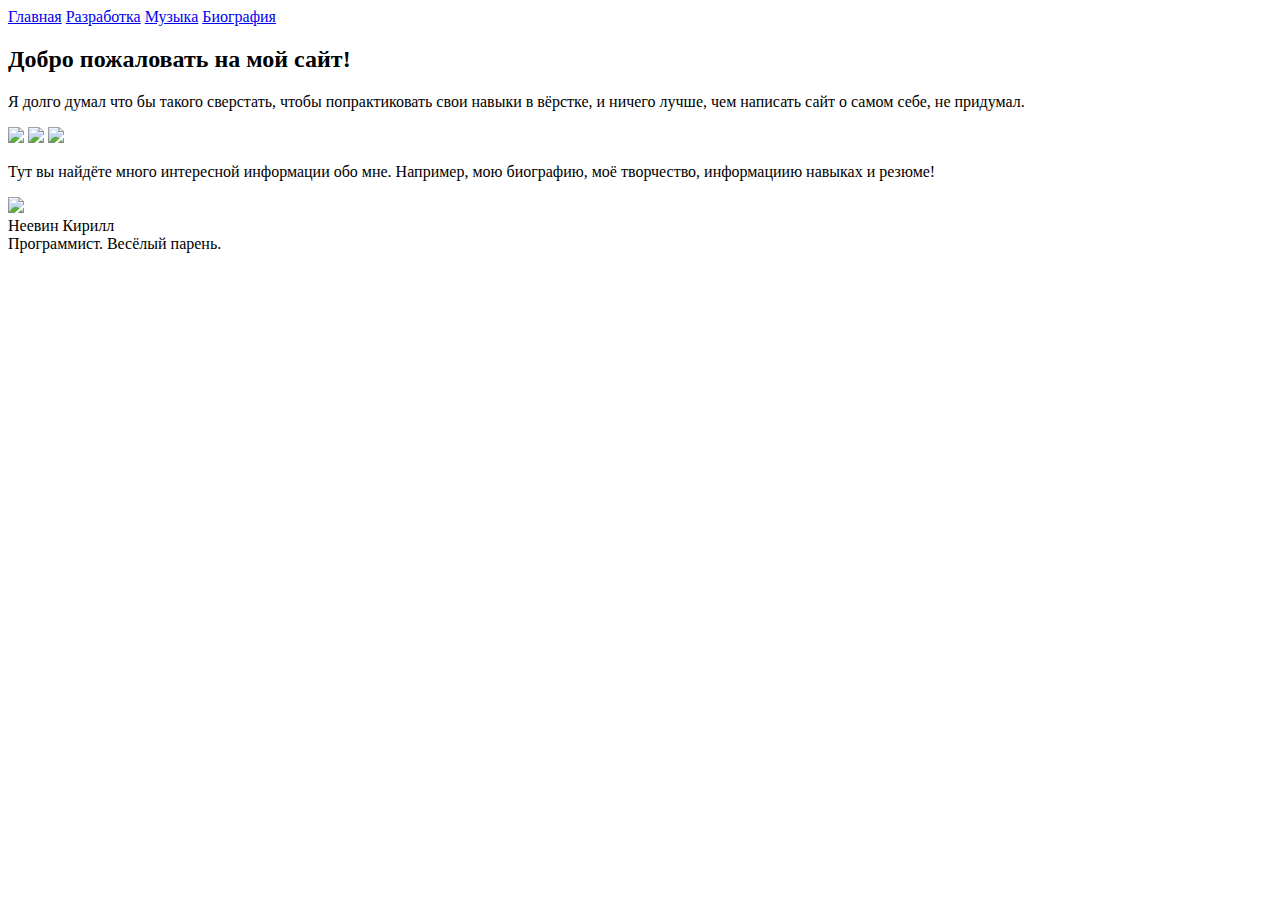
==== en/index.html @ d2f0312a "updated CV and copied site pages to /en" ====
<!DOCTYPE html>
<html>
<head>
	<title>Неевин Кирилл</title>
	
	<meta charset="utf-8">
	<meta lang="ru">
	<meta name="viewport" content="width=device-width, initial-scale=1.0, maximum-scale=1.0, user-scalable=no">
	<meta name="description" content="Оффициальный сайт Неевина Кирилла - главная">
	<meta name="keywords" content="Неевин,Кирилл,Неевин Кирилл,Кирилл Неевин,Неевин сайт,Неевин Кирилл сайт">
	
	<link rel="stylesheet" type="text/css" href="css/style.css">
	<link href="https://fonts.googleapis.com/css?family=Inter:300,400,500&display=swap" rel="stylesheet"> 
</head>
<body>
	<div class="container">
		<div class="block">
			<header>
				<nav>
					<a href="index.html" class="selected">Главная</a>
					<a href="develop.html">Разработка</a>
					<a href="music.html">Музыка</a>
					<a href="biography.html">Биография</a>
				</nav>
			</header>

			<div class="text-block">
				<h2>Добро пожаловать на мой сайт!</h2>
				<p>Я долго думал что бы такого сверстать, чтобы попрактиковать свои навыки в вёрстке, и ничего лучше, чем написать сайт о самом себе, не придумал.</p>
			</div>

			<div class="collage">
				<img class="collage-photo" src="images/on-stairs.jpg">
				<img class="collage-photo" src="images/outside.jpg">
				<img class="collage-photo" src="images/photoshop.jpg">
			</div>

			<div class="text-block">
				<p>Тут вы найдёте много интересной информации обо мне. Например, мою биографию, моё творчество, информациию навыках и резюме!</p>
			</div>

		</div>

		<div class="info-block">
			<div class="info">
				<img class="main-photo" src="images/main-photo.png">
			</div>

			<div class="name">
				Неевин Кирилл
			</div>

			Программист. Весёлый парень.

			<div class="links">
				<a href="https://www.linkedin.com/in/neevin" class="linkedin"></a>
				<a href="https://www.instagram.com/neevink" class="instagram"></a>
				<a href="https://vk.com/neevin" class="vk"></a>
				<a href="https://t.me/neevin" class="telegram"></a>

			</div>
		</div>
	</div>
</body>
</html>
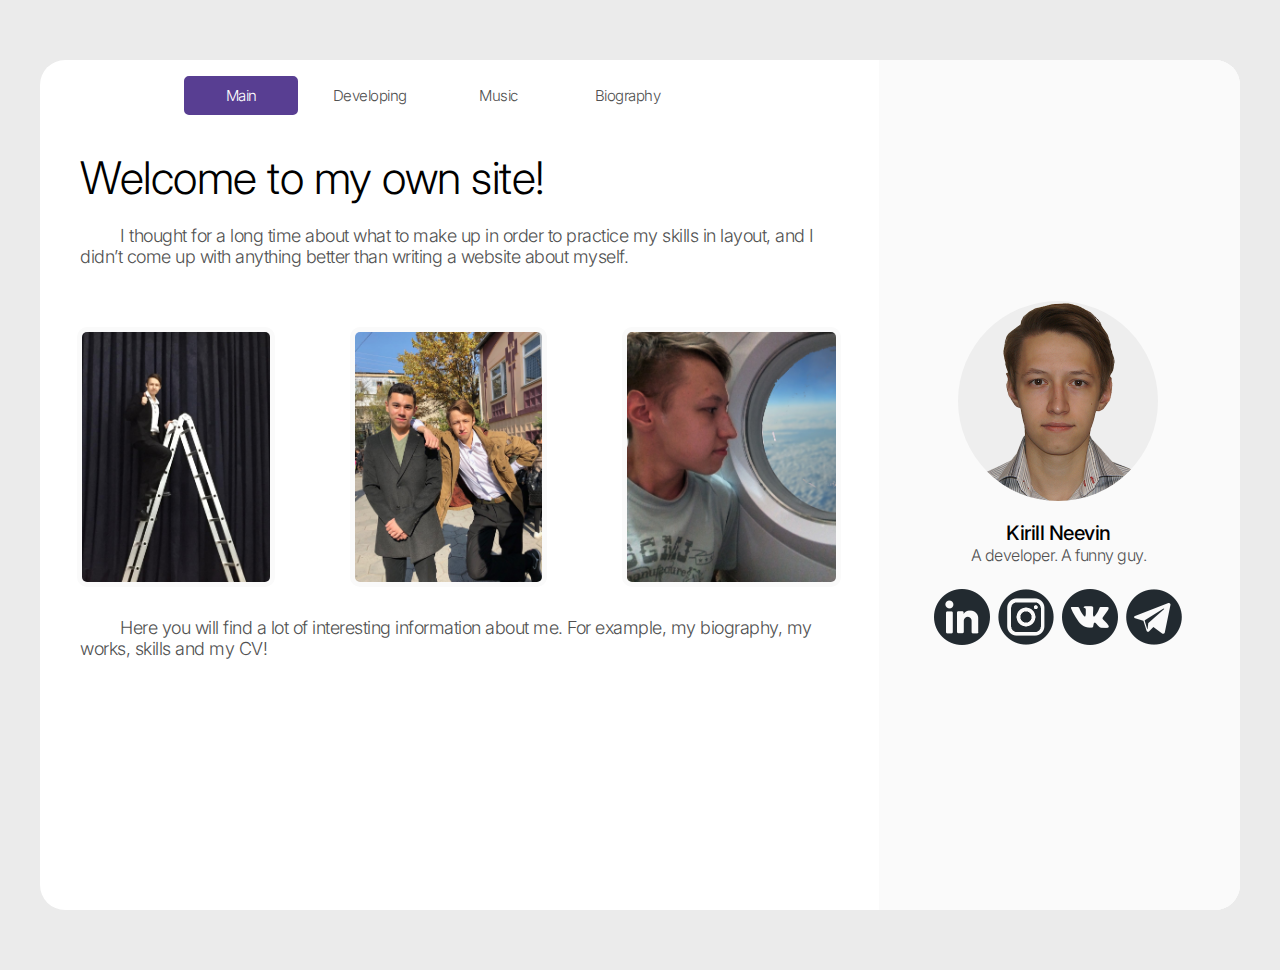
==== commit 3400ba70: "Translated in English" ====
--- a/en/index.html
+++ b/en/index.html
@@ -1,15 +1,15 @@
-<!DOCTYPE html>
+<!DOCTYPE html lang="en">
 <html>
 <head>
-	<title>Неевин Кирилл</title>
+	<title>Kirill Neevin</title>
 	
 	<meta charset="utf-8">
-	<meta lang="ru">
+	<meta lang="en">
 	<meta name="viewport" content="width=device-width, initial-scale=1.0, maximum-scale=1.0, user-scalable=no">
-	<meta name="description" content="Оффициальный сайт Неевина Кирилла - главная">
-	<meta name="keywords" content="Неевин,Кирилл,Неевин Кирилл,Кирилл Неевин,Неевин сайт,Неевин Кирилл сайт">
+	<meta name="description" content="Official site of Kirill Neevin - main">
+	<meta name="keywords" content="Neevin,Kirill,Neevin Kirill,Kirill Neevin,neevin site,kirill neevin site">
 	
-	<link rel="stylesheet" type="text/css" href="css/style.css">
+	<link rel="stylesheet" type="text/css" href="../css/style.css">
 	<link href="https://fonts.googleapis.com/css?family=Inter:300,400,500&display=swap" rel="stylesheet"> 
 </head>
 <body>
@@ -17,40 +17,40 @@
 		<div class="block">
 			<header>
 				<nav>
-					<a href="index.html" class="selected">Главная</a>
-					<a href="develop.html">Разработка</a>
-					<a href="music.html">Музыка</a>
-					<a href="biography.html">Биография</a>
+					<a href="index.html" class="selected">Main</a>
+					<a href="develop.html">Developing</a>
+					<a href="music.html">Music</a>
+					<a href="biography.html">Biography</a>
 				</nav>
 			</header>
 
 			<div class="text-block">
-				<h2>Добро пожаловать на мой сайт!</h2>
-				<p>Я долго думал что бы такого сверстать, чтобы попрактиковать свои навыки в вёрстке, и ничего лучше, чем написать сайт о самом себе, не придумал.</p>
+				<h2>Welcome to my own site!</h2>
+				<p>I thought for a long time about what to make up in order to practice my skills in layout, and I didn’t come up with anything better than writing a website about myself.</p>
 			</div>
 
 			<div class="collage">
-				<img class="collage-photo" src="images/on-stairs.jpg">
-				<img class="collage-photo" src="images/outside.jpg">
-				<img class="collage-photo" src="images/photoshop.jpg">
+				<img class="collage-photo" src="../images/on-stairs.jpg">
+				<img class="collage-photo" src="../images/outside.jpg">
+				<img class="collage-photo" src="../images/photoshop.jpg">
 			</div>
 
 			<div class="text-block">
-				<p>Тут вы найдёте много интересной информации обо мне. Например, мою биографию, моё творчество, информациию навыках и резюме!</p>
+				<p>Here you will find a lot of interesting information about me. For example, my biography, my works, skills and my CV!</p>
 			</div>
 
 		</div>
 
 		<div class="info-block">
 			<div class="info">
-				<img class="main-photo" src="images/main-photo.png">
+				<img class="main-photo" src="../images/main-photo.png">
 			</div>
 
 			<div class="name">
-				Неевин Кирилл
+				Kirill Neevin
 			</div>
 
-			Программист. Весёлый парень.
+			A developer. A funny guy.
 
 			<div class="links">
 				<a href="https://www.linkedin.com/in/neevin" class="linkedin"></a>
--- a/css/style.css
+++ b/css/style.css
@@ -0,0 +1,326 @@
+body{
+	margin: 0;
+
+	background-color: #EBEBEB;
+
+	font-family: 'Inter', sans-serif;
+	letter-spacing: -0.5px;
+
+	color: #515151;
+	font-weight: 300;
+}
+
+.container{
+	margin: 60px auto;
+	height: 850px;
+	width: 1200px;
+
+	background-color: #FFFFFF;
+	border-radius: 25px;
+
+	display: flex;
+	justify-content: flex-start;
+}
+
+.block{
+	height: 100%;
+	width: 70%;
+
+	font-size: 18px;
+}
+
+.info-block{
+	height: 100%;
+	width: 30%;
+
+	background-color: #FAFAFA;
+	border-right: 2px solid #FAFAFA;
+
+	border-radius: 0 25px 25px 0;
+
+	display: flex;
+	flex-direction: column;
+	justify-content: center;
+	align-items: center;
+}
+
+header{
+	width: 100%;
+	height: 70px;
+
+	display: flex;
+	justify-content: center;
+}
+
+nav{
+	width: 500px;
+	margin-right: 50px;
+	display: flex;
+	justify-content: space-between;
+	align-items: center;
+}
+
+nav a{
+
+	font-size: 15px;
+	height: 35px;
+	width: 110px;
+	display: inline-block;
+	text-align: center;
+	line-height: 35px;
+
+	text-decoration: none;
+	color: #515151;
+	font-weight: 300;
+
+	border: 2px solid transparent;
+	border-radius: 5px;
+
+	transition: all;
+	transition-duration: 0.25s;
+}
+
+nav a:hover{
+	color: #583E92;
+	border-color: #583E92;
+	font-weight: 400;
+}
+
+nav a.selected{
+	color: white;
+	border-color: #583E92;
+	background-color: #583E92;
+}
+
+nav a.selected:hover{
+	color: white;
+}
+
+.main-photo{
+	height: 200px;
+	width: 200px;
+	background-color: #EEE;
+	border-radius: 50%;
+}
+
+.name{
+	margin-top: 20px;
+
+	font-weight: 500;
+	font-size: 20px;
+	color: black;
+}
+
+h2{
+	margin: 20px auto;
+	font-size: 45px;
+	font-weight: 300;
+	color: black;
+}
+
+.text-block{
+	padding-left: 40px;
+	padding-right: 40px;
+}
+
+.text-block p{
+	text-indent: 40px;
+	margin: 10px 0;
+}
+
+.intext-border{
+	height: 300px;
+	width: 150px;
+	margin-top: 20px;
+
+	border-radius: 15px;
+
+	background-color: #583E92;
+	color: white;
+
+	position: relative;
+}
+
+.intext-image{
+	height: 280px;
+	width: 280px;
+
+	border-radius: 15px;
+
+	background-color: #EEE;
+	color: white;
+
+	position: absolute;
+	top:10px;
+	left: 10px;
+}
+
+.links{
+	margin: 20px auto;
+	display: flex;
+	justify-content: space-between;
+}
+
+.links a:hover{
+	background-color: #583E92;
+	transform: all;
+	transition-duration: 0.25s;
+}
+
+.links a{
+	height: 64px;
+	width: 64px;
+
+	border-radius: 50%;
+	display: block;
+
+	background-size: contain;
+}
+
+a.instagram{
+	background-image: url("../images/instagram.png");
+}
+
+a.vk{
+	background-image: url("../images/vk.png");
+}
+
+a.telegram{
+	background-image: url("../images/telegram.png");
+}
+
+a.linkedin{
+	background-image: url("../images/linkedin.png");
+}
+
+li{
+	margin-left: 60px;
+}
+
+.collage{
+	height: 300px;
+	width: 100%;
+
+	margin-top: 40px;
+
+	display: flex;
+	justify-content: space-around;
+	align-items: center;
+}
+
+.collage-photo{
+	background-size: cover;
+	background-repeat: no-repeat;
+	background-position: center;
+
+	border-radius: 10px;
+	border: 5px solid #FAFAFA;
+
+	height: 250px;
+}
+
+.player{
+	height: 400px;
+	width: 300px;
+
+	margin: 20px auto;
+
+	position: relative;
+}
+
+.player img{
+	height: 300px;
+	width: 300px;
+
+	border-radius: 10px 10px 0 0;
+}
+
+.player audio{
+	width: 100%;
+	margin: 0;
+	position: relative;
+	top: -5px;
+
+	border-radius: 0 0 10px 10px;
+}
+
+@media handheld, (max-width: 1200px){
+	.container{
+		width: 100%;
+		height: 100%;
+
+		background-color: #FFFFFF;
+		border-radius: 25px 25px 0 0;
+
+		flex-direction: column;
+	}
+
+	.block{
+		height: 100%;
+		width: 100%;
+
+		font-size: 18px;
+	}
+
+	header{
+		margin: 0 auto;
+	}
+
+	.info-block{
+		padding-top: 70px;
+		padding-bottom: 70px;
+		margin-bottom: 0;
+		height: 100%;
+		width: 100%;
+
+		border-radius: 0;
+	}
+
+	nav{
+		width: 100%;
+		margin: 0 auto;
+
+		display: flex;
+		justify-content: space-around;
+	}
+
+	nav a{
+		font-size: 13px;
+		width: 75px;
+	}
+
+	.collage{
+		height: 100%;
+		width: 100%;
+
+		margin-top: 40px;
+
+		display: flex;
+		justify-content: space-around;
+		align-items: center;
+		flex-direction: column;
+	}
+
+	.collage-photo{
+		border-radius: 10px;
+		border: 5px solid #FAFAFA;
+
+		height: auto;
+		width: 90%;
+
+		margin-bottom: 40px; 
+	}
+
+	.text-block{
+		padding-left: 20px;
+		padding-right: 20px;
+	}
+
+	.player{
+		margin: 0 auto;
+	}
+
+	h2{
+		font-size: 35px;
+	}
+}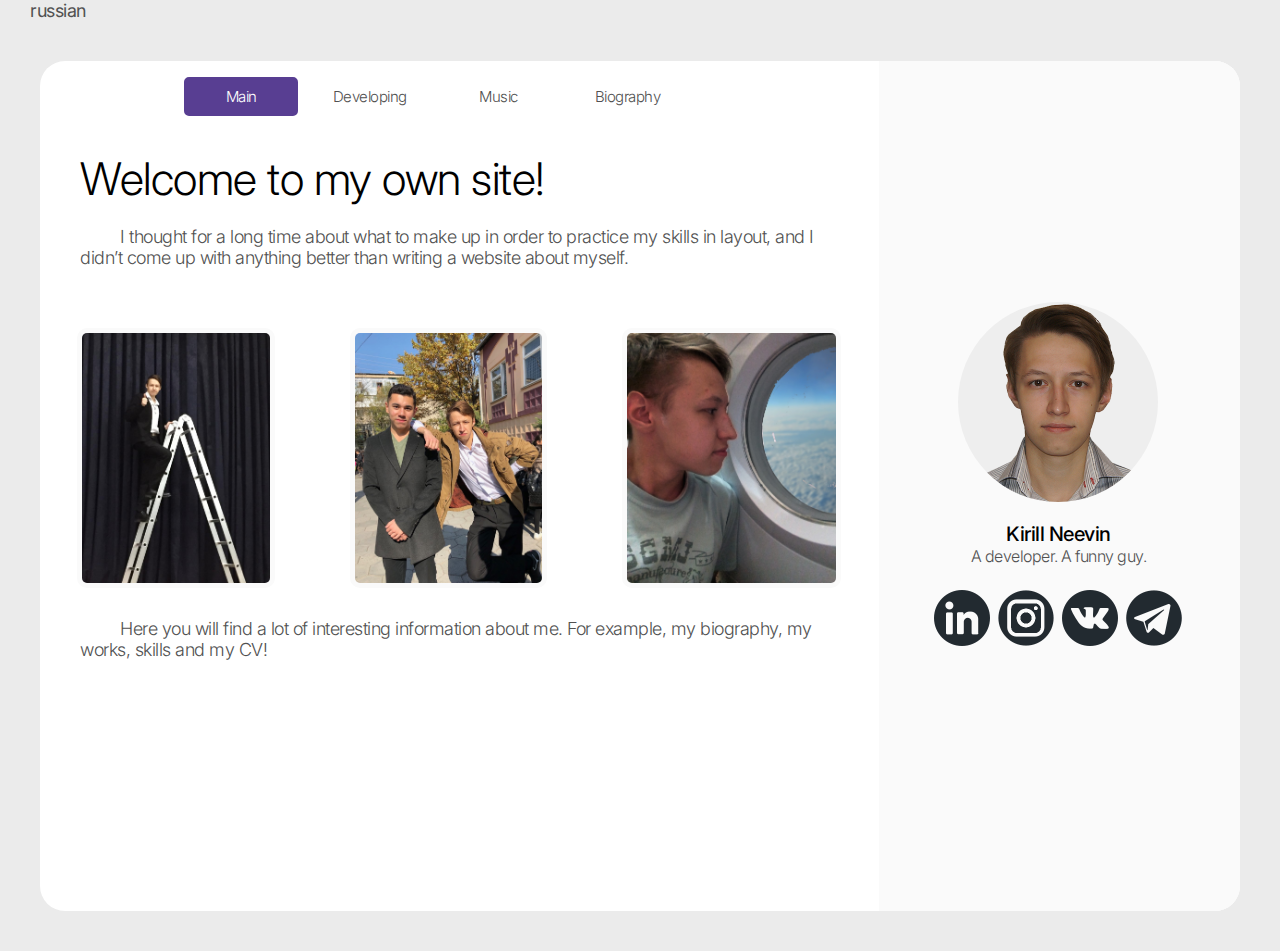
==== commit 1fa2cc10: "add language change button" ====
--- a/en/index.html
+++ b/en/index.html
@@ -13,6 +13,7 @@
 	<link href="https://fonts.googleapis.com/css?family=Inter:300,400,500&display=swap" rel="stylesheet"> 
 </head>
 <body>
+	<a class="lang-changer" href="../index.html">russian</a>
 	<div class="container">
 		<div class="block">
 			<header>
--- a/css/style.css
+++ b/css/style.css
@@ -10,8 +10,22 @@
 	font-weight: 300;
 }
 
+.lang-changer{
+	margin: 30px;
+
+	text-decoration: none;
+	color: #515151;
+	font-weight: 400;
+	font-size: 18px;
+}
+
+.lang-changer:hover{
+	color: #583E92;
+	font-weight: 400;
+}
+
 .container{
-	margin: 60px auto;
+	margin: 40px auto;
 	height: 850px;
 	width: 1200px;
 
@@ -61,7 +75,6 @@
 }
 
 nav a{
-
 	font-size: 15px;
 	height: 35px;
 	width: 110px;
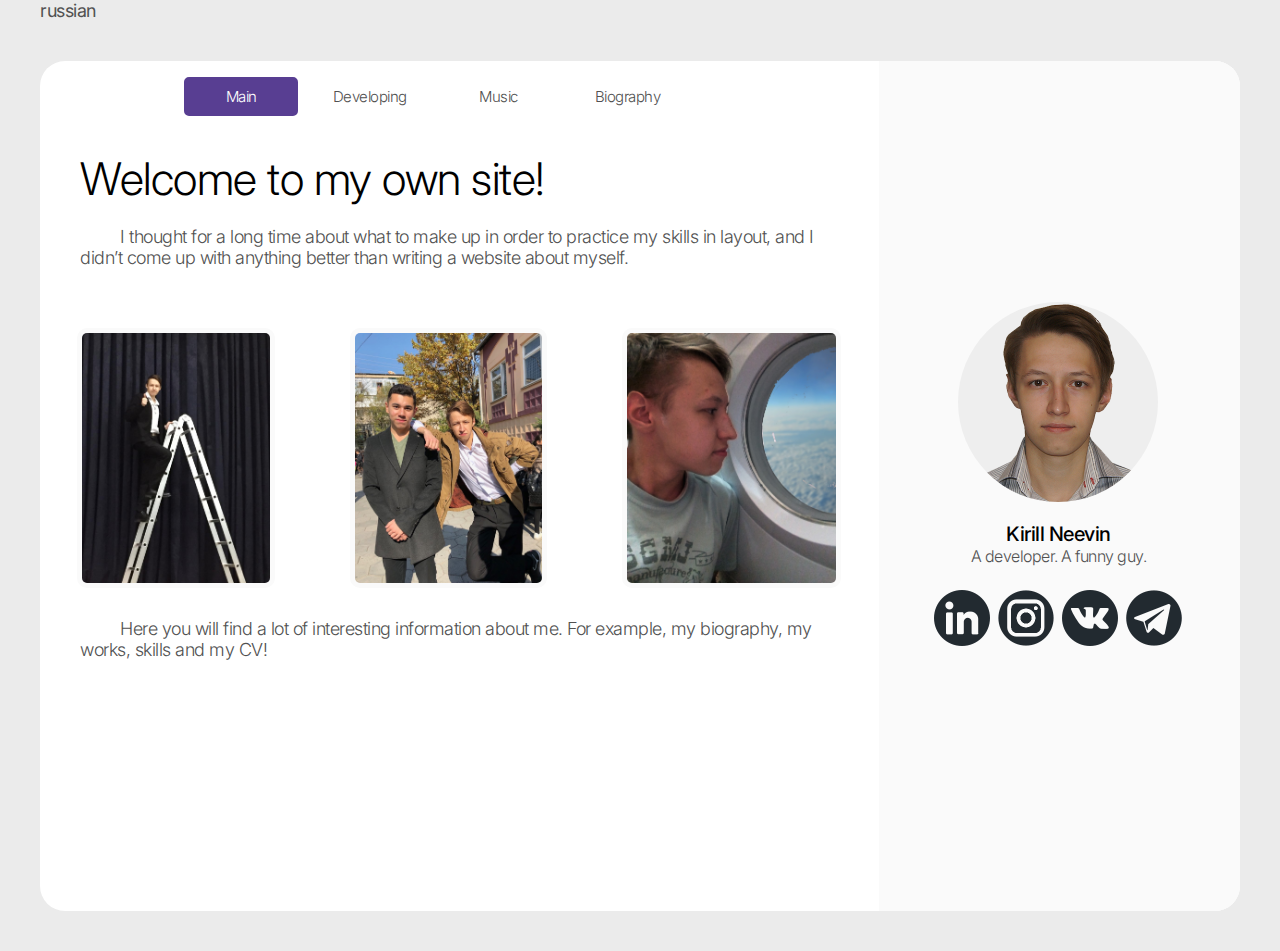
==== commit 0b37c9cf: "added sitemap and robots.txt" ====
--- a/en/index.html
+++ b/en/index.html
@@ -4,10 +4,12 @@
 	<title>Kirill Neevin</title>
 	
 	<meta charset="utf-8">
-	<meta lang="en">
 	<meta name="viewport" content="width=device-width, initial-scale=1.0, maximum-scale=1.0, user-scalable=no">
 	<meta name="description" content="Official site of Kirill Neevin - main">
 	<meta name="keywords" content="Neevin,Kirill,Neevin Kirill,Kirill Neevin,neevin site,kirill neevin site">
+
+	<meta name="google-site-verification" content="fomXWXE1S3sGK7MNBrgMN3F6_54erqRWYEaPTozGiwk" />
+	<meta name="yandex-verification" content="b9e0c78b5bf3e35f" />
 	
 	<link rel="stylesheet" type="text/css" href="../css/style.css">
 	<link href="https://fonts.googleapis.com/css?family=Inter:300,400,500&display=swap" rel="stylesheet"> 
--- a/css/style.css
+++ b/css/style.css
@@ -11,7 +11,7 @@
 }
 
 .lang-changer{
-	margin: 30px;
+	margin: 40px;
 
 	text-decoration: none;
 	color: #515151;
